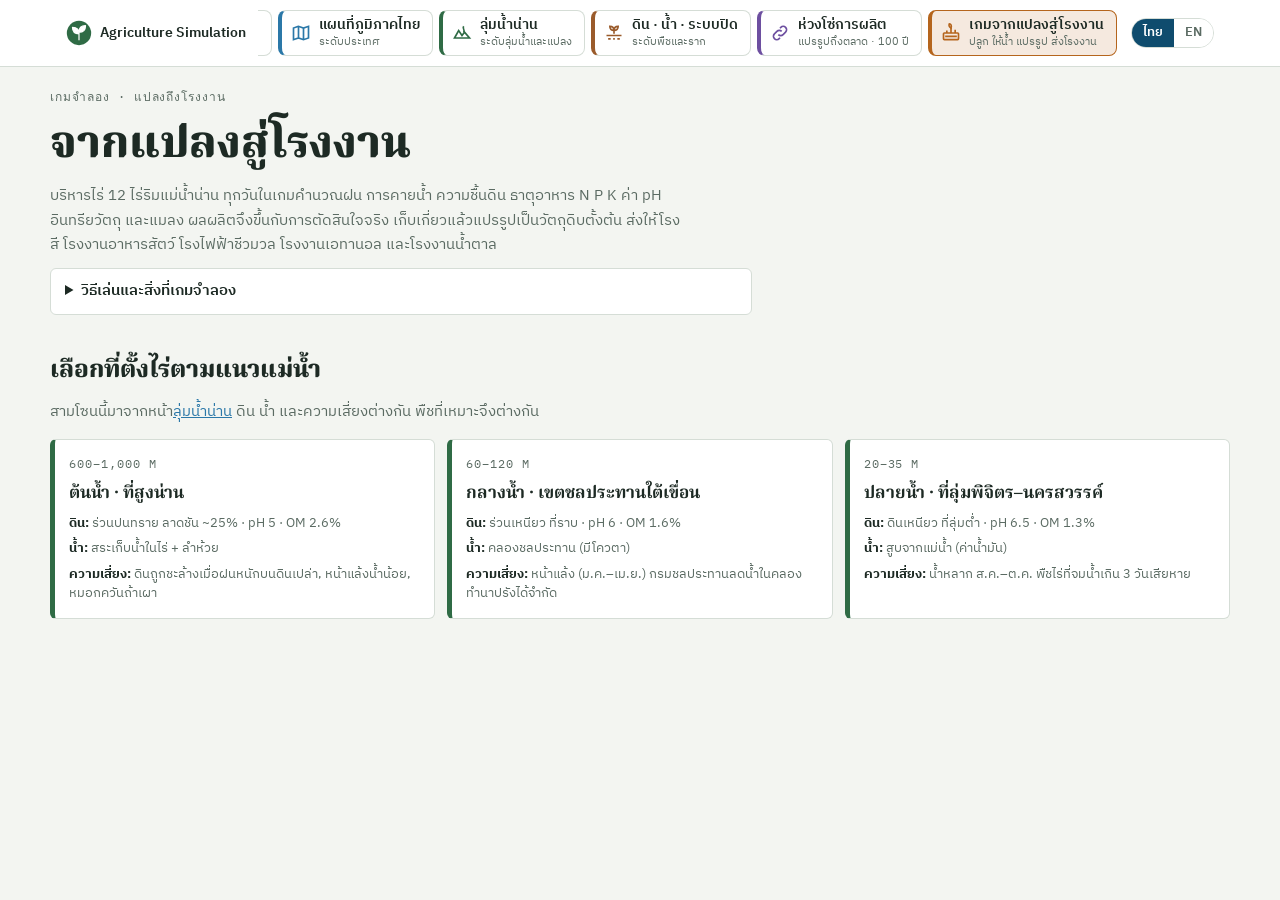
==== game.html @ 4e503d64 "Add Plot to Plant farm game page A farm-management game on the Nan basin: plant, irrigate, fertilize" ====
<!doctype html>
<html lang="th">
<head>
<meta charset="utf-8">
<meta name="viewport" content="width=device-width,initial-scale=1">
<title>เกมจากแปลงสู่โรงงาน · Agriculture Simulation</title>
<meta name="title-en" content="Plot to Plant game · Agriculture Simulation">
<link rel="preconnect" href="https://fonts.googleapis.com">
<link rel="stylesheet" href="https://fonts.googleapis.com/css2?family=IBM+Plex+Sans+Thai:wght@400;500;600&family=Noto+Serif+Thai:wght@600;800&family=IBM+Plex+Mono:wght@400;500&display=swap">
<link rel="stylesheet" href="assets/site.css">
<link rel="stylesheet" href="assets/nav.css">
<link rel="stylesheet" href="assets/game.css">
<script src="assets/i18n.js"></script>
<script src="assets/chain-data.js"></script>
<script src="assets/game-data.js"></script>
<script src="assets/game.js"></script>
</head>
<body>
<header class="sitebar"><div class="sitebar-in">
  <a class="brand" href="index.html"><svg viewBox="0 0 32 32" aria-hidden="true"><circle cx="16" cy="16" r="15" fill="#2f6b45"/><path d="M16 25V13M16 17c-5 0-8-3-8-8 5 0 8 3 8 8zm0-2c0-5 3-8 8-8 0 5-3 8-8 8z" fill="#fff" stroke="#fff" stroke-width="1.5" stroke-linejoin="round"/></svg><span>Agriculture Simulation</span></a>
  <nav class="mainnav" aria-label="เมนูหลัก" data-en-aria-label="Main menu">
    <a class="nv nv-home" href="index.html"><svg viewBox="0 0 24 24" fill="none" stroke="currentColor" stroke-width="2" aria-hidden="true"><path d="M3 11l9-7 9 7v9a1 1 0 0 1-1 1h-5v-6H9v6H4a1 1 0 0 1-1-1z"/></svg><span><b><span class="th">หน้าแรก</span><span class="en">Home</span></b><small><span class="th">ทุกหน้า</span><span class="en">All pages</span></small></span></a>
    <a class="nv nv-map" href="thailand.html"><svg viewBox="0 0 24 24" fill="none" stroke="currentColor" stroke-width="2" aria-hidden="true"><path d="M9 4L3 6v14l6-2 6 2 6-2V4l-6 2-6-2zM9 4v14M15 6v14"/></svg><span><b><span class="th">แผนที่ภูมิภาคไทย</span><span class="en">Thailand regions</span></b><small><span class="th">ระดับประเทศ</span><span class="en">National scale</span></small></span></a>
    <a class="nv nv-basin" href="nan-basin.html"><svg viewBox="0 0 24 24" fill="none" stroke="currentColor" stroke-width="2" aria-hidden="true"><path d="M3 18l5-9 4 6 3-4 6 7z"/><path d="M14 4c-2 3 2 4 0 7" /></svg><span><b><span class="th">ลุ่มน้ำน่าน</span><span class="en">Nan River basin</span></b><small><span class="th">ระดับลุ่มน้ำและแปลง</span><span class="en">Basin and plot scale</span></small></span></a>
    <a class="nv nv-soil" href="soil.html"><svg viewBox="0 0 24 24" fill="none" stroke="currentColor" stroke-width="2" aria-hidden="true"><path d="M12 13V5M12 9c-3 0-5-2-5-5 3 0 5 2 5 5zm0 0c0-3 2-5 5-5 0 3-2 5-5 5z"/><path d="M3 15h18M5 19h3M11 19h2M16 19h3"/></svg><span><b><span class="th">ดิน · น้ำ · ระบบปิด</span><span class="en">Soil · Water · Closed</span></b><small><span class="th">ระดับพืชและราก</span><span class="en">Plant and root scale</span></small></span></a>
    <a class="nv nv-chain" href="value-chain.html"><svg viewBox="0 0 24 24" fill="none" stroke="currentColor" stroke-width="2" aria-hidden="true"><path d="M10 14a4 4 0 0 0 5.7 0l3-3a4 4 0 0 0-5.7-5.7l-1 1"/><path d="M14 10a4 4 0 0 0-5.7 0l-3 3a4 4 0 0 0 5.7 5.7l1-1"/></svg><span><b><span class="th">ห่วงโซ่การผลิต</span><span class="en">Value chain</span></b><small><span class="th">แปรรูปถึงตลาด · 100 ปี</span><span class="en">Processing to market · 100 years</span></small></span></a>
    <a class="nv nv-game" href="game.html" aria-current="page"><svg viewBox="0 0 24 24" fill="none" stroke="currentColor" stroke-width="2" aria-hidden="true"><rect x="3" y="12" width="18" height="8" rx="1"/><path d="M7 12V9M12 12V6M17 12V8M5 16h14"/><path d="M12 6c-2-1-3-3-2-5 2 0 3 2 2 5z"/></svg><span><b><span class="th">เกมจากแปลงสู่โรงงาน</span><span class="en">Plot to Plant game</span></b><small><span class="th">ปลูก ให้น้ำ แปรรูป ส่งโรงงาน</span><span class="en">Grow, water, process, supply</span></small></span></a>
  </nav>
  <div class="langsw" role="group" aria-label="ภาษา" data-en-aria-label="Language"><button type="button" data-lang-btn="th" aria-pressed="true">ไทย</button><button type="button" data-lang-btn="en" aria-pressed="false">EN</button></div>
</div></header>
<div class="wrap">
<header>
  <span class="eyebrow"><span class="th">เกมจำลอง · แปลงถึงโรงงาน</span><span class="en">Simulation game · plot to factory</span></span>
  <h1><span class="th">จากแปลงสู่โรงงาน</span><span class="en">Plot to Plant</span></h1>
  <p class="lede"><span class="th">บริหารไร่ 12 ไร่ริมแม่น้ำน่าน ทุกวันในเกมคำนวณฝน การคายน้ำ ความชื้นดิน ธาตุอาหาร N P K ค่า pH อินทรียวัตถุ และแมลง ผลผลิตจึงขึ้นกับการตัดสินใจจริง เก็บเกี่ยวแล้วแปรรูปเป็นวัตถุดิบตั้งต้น ส่งให้โรงสี โรงงานอาหารสัตว์ โรงไฟฟ้าชีวมวล โรงงานเอทานอล และโรงงานน้ำตาล</span><span class="en">Run a 12-rai farm on the Nan River. Each game day works out rain, evaporation, soil moisture, N P K, pH, organic matter and pests, so the harvest depends on real decisions. Then process the crop into feedstock and supply rice mills, feed mills, biomass power plants, ethanol plants and sugar mills.</span></p>
  <details class="howto"><summary><span class="th">วิธีเล่นและสิ่งที่เกมจำลอง</span><span class="en">How to play and what the game models</span></summary>
    <ol class="th">
      <li>คลิกแปลง แล้ว <b>เตรียมดิน</b> และ <b>ปลูก</b> พืชที่เหมาะกับโซน (ดูค่า "เหมาะ")</li>
      <li>กด <b>+1 วัน</b>, <b>+7 วัน</b> หรือ <b>เดินเวลา</b> ดูพยากรณ์ฝน 7 วันก่อนตัดสินใจให้น้ำ</li>
      <li>ใส่ปุ๋ยตามที่ดินขาด ผลผลิตถูกจำกัดด้วยปัจจัยที่ต่ำที่สุด ใส่ยูเรียมากไปทำให้เพลี้ยระบาดและไนโตรเจนหลุดลงน้ำ</li>
      <li>เก็บเกี่ยวเมื่อสุก แล้วเลือกจัดการเศษพืช: ไถกลบ อัดก้อนขาย หรือเผา</li>
      <li>หัวมัน ผลกาแฟ และอ้อยเสียเร็ว ต้องแปรรูปหรือส่งขายภายในไม่กี่วัน</li>
      <li>ส่งของตาม <b>คำสั่งซื้อ</b> ของอุตสาหกรรมเพื่อได้ราคาดีกว่าพ่อค้าคนกลาง</li>
    </ol>
    <ol class="en">
      <li>Click a plot, <b>prepare the soil</b>, and <b>plant</b> a crop that fits your zone (see “fit”).</li>
      <li>Press <b>+1 day</b>, <b>+7 days</b> or <b>Run</b>. Check the 7-day rain forecast before irrigating.</li>
      <li>Fertilize what the soil lacks. Yield is capped by the scarcest factor. Too much urea brings planthoppers and washes nitrogen into streams.</li>
      <li>Harvest when ripe, then deal with the residue: plough it in, bale it to sell, or burn it.</li>
      <li>Cassava roots, coffee cherries and cane spoil fast, so process or sell them within days.</li>
      <li>Fill industry <b>orders</b> for better prices than the middleman.</li>
    </ol>
    <p class="note"><span class="tag inf"><span class="th">อนุมาน</span><span class="en">inferred</span></span> <span class="th">ตัวเลขในเกม (ฝนรายเดือนลุ่มน้ำน่าน ผลผลิตสูงสุด การดูดธาตุอาหารต่อตัน ราคา และต้นทุน) เป็นค่าประมาณจากตำราและราคาตลาดไทยช่วงปี 2567–2568 ปัดเศษให้เกมทำงานสมจริง ใช้เปรียบเทียบทางเลือกได้ แต่ไม่ใช่ตัวเลขสำหรับวางแผนลงทุน ไม่ได้จำลองอุณหภูมิ วัชพืช และโรคพืช</span><span class="en">Game numbers (Nan basin monthly rain, top yields, nutrient uptake per tonne, prices and costs) are rounded textbook values and Thai market levels from 2024–2025, tuned so the game behaves realistically. Use them to compare choices, not to plan an investment. Temperature, weeds and plant diseases are not modelled.</span></p>
  </details>
</header>

<section id="setup" hidden>
  <h2><span class="th">เลือกที่ตั้งไร่ตามแนวแม่น้ำ</span><span class="en">Choose where on the river to farm</span></h2>
  <p class="lede"><span class="th">สามโซนนี้มาจากหน้า<a href="nan-basin.html">ลุ่มน้ำน่าน</a> ดิน น้ำ และความเสี่ยงต่างกัน พืชที่เหมาะจึงต่างกัน</span><span class="en">These three zones come from the <a href="nan-basin.html">Nan basin</a> page. Their soil, water and risks differ, so different crops fit.</span></p>
  <div class="zgrid" id="zonePick"></div>
</section>

<section id="game" hidden>
  <div class="hud">
    <div class="hcell"><span class="eyebrow"><span class="th">วันที่</span><span class="en">Date</span></span><b id="hDate"></b><small id="hDay"></small></div>
    <div class="hcell"><span class="eyebrow"><span class="th">เงินสด</span><span class="en">Cash</span></span><b id="hCash"></b><small id="hLoan"></small></div>
    <div class="hcell"><span class="eyebrow"><span class="th">น้ำที่ใช้ได้วันนี้</span><span class="en">Water available today</span></span><b id="hWater"></b><small id="hWaterSrc"></small></div>
    <div class="hcell"><span class="eyebrow"><span class="th">ชื่อเสียง</span><span class="en">Reputation</span></span><b id="hRep"></b><small><span class="th">กับผู้รับซื้อ</span><span class="en">with buyers</span></small></div>
    <div class="hctl">
      <button type="button" id="b1"><span class="th">+1 วัน</span><span class="en">+1 day</span></button>
      <button type="button" id="b7"><span class="th">+7 วัน</span><span class="en">+7 days</span></button>
      <button type="button" id="bAuto" aria-pressed="false" class="go"></button>
    </div>
  </div>
  <div class="fcrow"><span class="eyebrow"><span class="th">ฝนวันนี้และพยากรณ์ 7 วัน</span><span class="en">Rain today and 7-day forecast</span></span><ol class="fc" id="hFc"></ol>
    <span id="hFlood" class="tag bad" hidden><span class="th">🌊 น้ำหลาก</span><span class="en">🌊 Flood</span></span></div>

  <div class="playgrid">
    <div class="card fieldcard">
      <svg id="farm" viewBox="0 0 760 330" role="group" aria-label="แผนผังไร่ คลิกแปลงเพื่อเลือก" data-en-aria-label="Farm map; click a plot to select it"></svg>
      <p class="note"><span class="th">สีดินเข้มขึ้นเมื่อชื้นและมีอินทรียวัตถุมาก · สัญลักษณ์: ✓ พร้อมเก็บ, 💧 ขาดน้ำ, 🐛 แมลงระบาด, N ไนโตรเจนต่ำ, ≋ น้ำขัง</span><span class="en">Soil gets darker when wet and rich in organic matter · Badges: ✓ ready, 💧 dry, 🐛 pests, N low nitrogen, ≋ waterlogged</span></p>
      <div class="goalbox"><span class="eyebrow"><span class="th">เป้าหมาย</span><span class="en">Goals</span></span><ul id="goals"></ul></div>
    </div>
    <div class="card" id="panel" aria-live="polite"></div>
  </div>

  <div class="card"><span class="eyebrow"><span class="th">โครงสร้างของพืช และความสัมพันธ์กับคนและสิ่งแวดล้อม</span><span class="en">Plant structure, people and environment</span></span><div id="plantcard"></div></div>

  <div class="gtabs" role="tablist">
    <button type="button" role="tab" data-tab="store" aria-selected="true"><span class="th">คลังและแปรรูป</span><span class="en">Store and processing</span></button>
    <button type="button" role="tab" data-tab="orders" aria-selected="false"><span class="th">คำสั่งซื้ออุตสาหกรรม</span><span class="en">Industry orders</span> <span class="badge" id="ordCount"></span></button>
    <button type="button" role="tab" data-tab="invest" aria-selected="false"><span class="th">ลงทุนและการเงิน</span><span class="en">Invest and finance</span></button>
    <button type="button" role="tab" data-tab="env" aria-selected="false"><span class="th">ผลต่อคนและสิ่งแวดล้อม</span><span class="en">People and environment</span></button>
    <button type="button" role="tab" data-tab="log" aria-selected="false"><span class="th">บันทึก</span><span class="en">Log</span></button>
  </div>
  <div class="card tabbody" id="tab-store"></div>
  <div class="card tabbody" id="tab-orders" hidden></div>
  <div class="card tabbody" id="tab-invest" hidden></div>
  <div class="card tabbody" id="tab-env" hidden></div>
  <div class="card tabbody" id="tab-log" hidden></div>
  <p class="note"><button type="button" id="bNew" class="linkbtn"><span class="th">เริ่มเกมใหม่</span><span class="en">New game</span></button> · <span class="th">เกมบันทึกไว้ในเบราว์เซอร์นี้อัตโนมัติ</span><span class="en">The game saves itself in this browser.</span></p>
</section>
</div>
<div id="toast" class="toast" role="status" aria-live="polite"></div>
</body>
</html>
---- assets/site.css ----
/* Shared tokens and base styles for the new pages (index, thailand). Original pages keep their own styles. */
:root{
  --bg:#f3f5f1; --paper:#ffffff; --ink:#1d2a24; --muted:#5b6b63; --line:#d5ddd6;
  --river:#2b78a8; --forest:#2f6b45; --soil:#a8642f; --crop:#c9a227; --flood:#5aa6d6;
  --sel:#0f4c6e; --sea:#d9e8f0; --r0:#eef2ee; --r3:#d4613a;
  --f-display:"Noto Serif Thai","Noto Serif",Georgia,serif;
  --f-body:"IBM Plex Sans Thai","Noto Sans Thai",system-ui,sans-serif;
  --f-mono:"IBM Plex Mono",ui-monospace,Menlo,monospace;
  color-scheme:light;
}
@media (prefers-color-scheme: dark){:root:not([data-theme="light"]){
  --bg:#111814; --paper:#18221d; --ink:#e3ece6; --muted:#9db0a5; --line:#2c3a33;
  --river:#5fb0e0; --forest:#5fae7a; --soil:#d48b55; --crop:#e0bd4a; --flood:#6fb8e6; --sel:#8fd0f5;
  --sea:#13283a; --r0:#1f2a24; --r3:#e0714a; color-scheme:dark}}
:root[data-theme="dark"]{
  --bg:#111814; --paper:#18221d; --ink:#e3ece6; --muted:#9db0a5; --line:#2c3a33;
  --river:#5fb0e0; --forest:#5fae7a; --soil:#d48b55; --crop:#e0bd4a; --flood:#6fb8e6; --sel:#8fd0f5;
  --sea:#13283a; --r0:#1f2a24; --r3:#e0714a; color-scheme:dark}
*{box-sizing:border-box}
body{margin:0;background:var(--bg);color:var(--ink);font-family:var(--f-body);font-size:15px;line-height:1.65;padding:0 16px 48px;--nv-pad:16px}
.wrap{max-width:1180px;margin:0 auto;display:flex;flex-direction:column;gap:40px;padding-top:20px}
h1,h2,h3{font-family:var(--f-display);text-wrap:balance;margin:0;line-height:1.3}
h1{font-size:clamp(28px,4.4vw,44px);font-weight:800}
h2{font-size:24px;font-weight:800}
h3{font-size:17px;font-weight:600}
p{margin:0}
a{color:var(--river)}
.eyebrow{font-family:var(--f-mono);font-size:12px;letter-spacing:.08em;text-transform:uppercase;color:var(--muted)}
.lede{max-width:70ch;color:var(--muted)}
header{display:flex;flex-direction:column;gap:10px}
section{display:flex;flex-direction:column;gap:14px}
.note{font-size:12.5px;color:var(--muted)}
.tag{display:inline-block;font-family:var(--f-mono);font-size:11px;padding:1px 7px;border-radius:999px;border:1px solid var(--line);color:var(--muted);vertical-align:2px;white-space:nowrap}
.inf{border-style:dashed}
.card{background:var(--paper);border:1px solid var(--line);border-radius:6px;padding:16px;display:flex;flex-direction:column;gap:10px;min-width:0}
.card ul{margin:0;padding-left:18px}
.scroll{overflow-x:auto;border:1px solid var(--line);border-radius:6px;background:var(--paper)}
label.ctl{display:flex;flex-direction:column;gap:4px;font-size:13px}
button:focus-visible,input:focus-visible,select:focus-visible,a:focus-visible,[tabindex]:focus-visible{outline:2px solid var(--sel);outline-offset:2px}
.src{font-size:12.5px;color:var(--muted)}
.src ul{margin:6px 0 0;padding-left:18px}
---- assets/nav.css ----
/* Shared site bar (all pages): brand, four clearly separated section tabs, TH/EN switch. Own tokens so it looks the same on every page. */
:root{
  --nv-bg:#ffffff; --nv-ink:#1d2a24; --nv-muted:#5b6b63; --nv-line:#d5ddd6; --nv-hover:#f1f4ef;
  --nv-home:#5b6b63; --nv-map:#2b78a8; --nv-basin:#2f6b45; --nv-soil:#9a5b2b; --nv-sel:#0f4c6e;
}
@media (prefers-color-scheme: dark){:root:not([data-theme="light"]){
  --nv-bg:#18221d; --nv-ink:#e3ece6; --nv-muted:#9db0a5; --nv-line:#2c3a33; --nv-hover:#202c26;
  --nv-home:#9db0a5; --nv-map:#5fb0e0; --nv-basin:#5fae7a; --nv-soil:#d48b55; --nv-sel:#8fd0f5}}
:root[data-theme="dark"]{
  --nv-bg:#18221d; --nv-ink:#e3ece6; --nv-muted:#9db0a5; --nv-line:#2c3a33; --nv-hover:#202c26;
  --nv-home:#9db0a5; --nv-map:#5fb0e0; --nv-basin:#5fae7a; --nv-soil:#d48b55; --nv-sel:#8fd0f5}

html{scroll-padding-top:84px}
/* language visibility: Thai is the default when JS is off */
:root[data-lang="en"] .th{display:none!important}
:root:not([data-lang="en"]) .en{display:none!important}

.sitebar{display:block;position:sticky;top:0;z-index:50;background:var(--nv-bg);border-bottom:1px solid var(--nv-line);font-family:"IBM Plex Sans Thai","Noto Sans Thai",system-ui,sans-serif;line-height:1.3;margin:0 calc(-1 * var(--nv-pad,0px))}
.sitebar-in{min-width:0;max-width:1180px;margin:0 auto;display:flex;align-items:center;gap:12px;padding:8px 16px}
.brand{display:flex;align-items:center;gap:8px;text-decoration:none;color:var(--nv-ink);font-weight:600;font-size:14px;white-space:nowrap;flex:none}
.brand svg{width:26px;height:26px;flex:none}
.mainnav{display:flex;gap:6px;flex:1;min-width:0;overflow-x:auto;scrollbar-width:none;padding:2px}
.mainnav::-webkit-scrollbar{display:none}
.nv{--c:var(--nv-home);display:flex;align-items:center;gap:8px;padding:6px 12px 6px 9px;border:1px solid var(--nv-line);border-left:4px solid var(--c);border-radius:8px;text-decoration:none;color:var(--nv-ink);background:var(--nv-bg);white-space:nowrap;flex:none;transition:background .15s,border-color .15s}
.nv:hover{background:var(--nv-hover)}
.nv svg{width:20px;height:20px;flex:none;color:var(--c)}
.nv b{display:block;font-size:13.5px;font-weight:600}
.nv small{display:block;font-size:11px;color:var(--nv-muted)}
.nv[aria-current="page"]{background:color-mix(in srgb,var(--c) 14%,var(--nv-bg));border-color:var(--c)}
.nv-map{--c:var(--nv-map)} .nv-basin{--c:var(--nv-basin)} .nv-soil{--c:var(--nv-soil)}
.langsw{display:flex;flex:none;border:1px solid var(--nv-line);border-radius:999px;overflow:hidden}
.langsw button{font:inherit;font-size:12.5px;font-weight:600;padding:6px 11px;border:0;background:var(--nv-bg);color:var(--nv-muted);cursor:pointer}
.langsw button[aria-pressed="true"]{background:var(--nv-sel);color:var(--nv-bg)}
.langsw button:focus-visible,.nv:focus-visible,.brand:focus-visible{outline:2px solid var(--nv-sel);outline-offset:2px}
@media (max-width:760px){
  .sitebar-in{flex-wrap:wrap;gap:8px}
  .brand span{display:none}
  .mainnav{order:3;flex-basis:100%}
  .nv small{display:none}
  .langsw{margin-left:auto}
}
.nv-chain{--c:var(--nv-chain,#6d4fa0)}
@media (prefers-color-scheme: dark){:root:not([data-theme="light"]){--nv-chain:#b59ae0}}
:root[data-theme="dark"]{--nv-chain:#b59ae0}
.nv-game{--c:var(--nv-game,#b5651d)}
@media (prefers-color-scheme: dark){:root:not([data-theme="light"]){--nv-game:#e3a066}}
:root[data-theme="dark"]{--nv-game:#e3a066}
---- assets/game.css ----
/* game.html: a field map with a side panel for the selected plot, a status bar above, and tabbed ledgers below. Uses site.css tokens. */
:root{
  --g-grass:#dfe8d2; --g-contour:#c5d3b6; --g-water:#4a90b8; --g-pondbed:#c9d6cf; --g-barn:#b9643a; --g-roof:#6d3f26; --g-shed:#7d8a83;
  --g-bund:#8f7653; --g-line:#9aa79f; --g-soil:#a97b55; --ok:#2f6b45; --bad:#b2452a; --warn:#a1561b;
}
@media (prefers-color-scheme: dark){:root:not([data-theme="light"]){
  --g-grass:#22301f; --g-contour:#2f4029; --g-water:#3d7ea6; --g-pondbed:#2b3833; --g-barn:#9a5531; --g-roof:#5a3420; --g-shed:#56625b;
  --g-bund:#6b5a40; --g-line:#4e5c54; --g-soil:#6e4f36; --ok:#7cc493; --bad:#f08a6c; --warn:#e3a066}}
:root[data-theme="dark"]{
  --g-grass:#22301f; --g-contour:#2f4029; --g-water:#3d7ea6; --g-pondbed:#2b3833; --g-barn:#9a5531; --g-roof:#5a3420; --g-shed:#56625b;
  --g-bund:#6b5a40; --g-line:#4e5c54; --g-soil:#6e4f36; --ok:#7cc493; --bad:#f08a6c; --warn:#e3a066}

#game,#setup{display:flex;flex-direction:column;gap:14px}
#game[hidden],#setup[hidden]{display:none}
.howto{background:var(--paper);border:1px solid var(--line);border-radius:6px;padding:10px 14px;max-width:78ch}
.howto summary{cursor:pointer;font-weight:600}
.howto ol{margin:8px 0;padding-left:20px;font-size:14px}
.tag.bad{color:var(--bad);border-color:var(--bad)} .tag.ok{color:var(--ok);border-color:var(--ok)}
.num{font-family:var(--f-mono);font-variant-numeric:tabular-nums}
.bad{color:var(--bad)} .okc{color:var(--ok)}

button{font:inherit;cursor:pointer}
.zgrid{display:grid;grid-template-columns:repeat(auto-fit,minmax(250px,1fr));gap:12px}
.zcard{display:flex;flex-direction:column;gap:6px;text-align:left;background:var(--paper);color:var(--ink);border:1px solid var(--line);border-left:5px solid var(--forest);border-radius:6px;padding:14px}
.zcard:hover{border-color:var(--sel)}
.zcard b{font-size:17px;font-family:var(--f-display)}
.zcard small{color:var(--muted);font-size:13px;line-height:1.5}
.zcard small b{font-family:var(--f-body);font-size:13px;color:var(--ink)}

.hud{display:grid;grid-template-columns:repeat(4,minmax(0,1fr)) auto;gap:8px;align-items:stretch;position:sticky;top:62px;z-index:20;background:var(--bg);padding:6px 0}
.hcell{background:var(--paper);border:1px solid var(--line);border-radius:6px;padding:6px 10px;display:flex;flex-direction:column;min-width:0}
.hcell b{font-family:var(--f-mono);font-size:16px;font-weight:500;white-space:nowrap;overflow:hidden;text-overflow:ellipsis}
.hcell b.neg{color:var(--bad)}
.hcell small{font-size:11.5px;color:var(--muted);white-space:nowrap;overflow:hidden;text-overflow:ellipsis}
.hctl{display:flex;gap:6px;align-items:stretch}
.hctl button,.acts button,.tabbody button,.btnrow button{border:1px solid var(--line);background:var(--paper);color:var(--ink);border-radius:6px;padding:6px 12px;font-size:13.5px}
.hctl button:hover,.acts button:hover:not(:disabled),.tabbody button:hover:not(:disabled){border-color:var(--sel)}
button.go{background:var(--forest);color:#fff;border-color:var(--forest)}
:root[data-theme="dark"] button.go{color:#10170f}
@media (prefers-color-scheme: dark){:root:not([data-theme="light"]) button.go{color:#10170f}}
button:disabled{opacity:.45;cursor:not-allowed}
.fcrow{display:flex;align-items:center;gap:10px;flex-wrap:wrap}
.fc{display:flex;gap:4px;list-style:none;margin:0;padding:0;overflow-x:auto;max-width:100%}
.fc li{display:flex;flex-direction:column;align-items:center;min-width:56px;padding:3px 6px;border:1px solid var(--line);border-radius:6px;background:var(--paper);font-size:12px;line-height:1.3}
.fc li.today{border-color:var(--river)}
.fc small{color:var(--muted);font-size:10.5px}
.fc b{font-family:var(--f-mono);font-weight:500;font-size:11px}

.playgrid{display:grid;grid-template-columns:minmax(0,1.6fr) minmax(300px,1fr);gap:14px;align-items:start}
.fieldcard{padding:10px}
#farm{width:100%;height:auto;display:block;border-radius:4px}
#farm .glab{font:11px var(--f-body);fill:var(--ink)}
#farm .gtag{font:600 11px var(--f-body);fill:#fff}
#farm .plot{cursor:pointer}
#farm .plot:focus{outline:none}
#farm .plot:focus-visible rect:first-child{stroke:var(--sel);stroke-width:3}
.goalbox ul{list-style:none;margin:4px 0 0;padding:0;font-size:13px;display:grid;grid-template-columns:repeat(auto-fit,minmax(240px,1fr));gap:2px 14px}
.goalbox li{color:var(--muted)} .goalbox li.done{color:var(--ok)}

#panel{gap:10px}
.phead{display:flex;justify-content:space-between;align-items:baseline;gap:8px;flex-wrap:wrap}
.phead small{font-family:var(--f-body);font-weight:400;color:var(--muted);font-size:13px}
.soilbox,.cropbox{display:flex;flex-direction:column;gap:4px}
.gbar{display:grid;grid-template-columns:8.5em 1fr auto;gap:8px;align-items:center;font-size:12.5px}
.gbar span{color:var(--muted)}
.gbar i{height:8px;background:var(--r0);border-radius:4px;overflow:hidden;display:block}
.gbar i b{display:block;height:100%;background:var(--soil)}
.gbar.blue i b{background:var(--river)} .gbar.leaf i b{background:var(--forest)} .gbar.warn i b{background:var(--bad)}
.gbar em{font-style:normal;font-family:var(--f-mono);font-size:11.5px;white-space:nowrap}
.proj{display:flex;flex-wrap:wrap;align-items:baseline;gap:4px 10px;padding:8px 10px;background:var(--r0);border-radius:6px}
.proj span{font-size:12.5px;color:var(--muted);flex-basis:100%}
.proj b{font-family:var(--f-mono);font-size:20px;font-weight:500}
.proj small{font-size:12px;color:var(--muted)}
.facs{display:grid;grid-template-columns:repeat(6,1fr);gap:4px}
.facs span{display:flex;flex-direction:column;align-items:center;font-size:11.5px;color:var(--muted);border:1px solid var(--line);border-radius:4px;padding:3px 0 2px;position:relative;overflow:hidden}
.facs span i{position:absolute;inset:auto 0 0 0;height:calc(var(--v) * 100%);background:color-mix(in srgb,var(--forest) 16%,transparent);z-index:0}
.facs span b{font-family:var(--f-mono);font-weight:500;color:var(--ink);font-size:11.5px;position:relative}
.facs span.lim{border-color:var(--bad);color:var(--bad)}
.facs span.lim i{background:color-mix(in srgb,var(--bad) 18%,transparent)}
.acts{display:flex;flex-direction:column;gap:8px}
.agroup{display:flex;flex-wrap:wrap;gap:5px}
.agroup .eyebrow{flex-basis:100%}
.acts button,.tabbody button,.btnrow button{display:inline-flex;flex-direction:column;align-items:flex-start;text-align:left;line-height:1.3}
.acts button small,.tabbody button small,.btnrow button small{font-size:11px;color:var(--muted);font-family:var(--f-mono)}
.acts button.go small{color:inherit;opacity:.85}
.acts button.ok{border-color:var(--ok)}
.acts button.bad{border-color:color-mix(in srgb,var(--bad) 55%,var(--line))}
.acts button.dim{opacity:.65}

.plantgrid{display:grid;grid-template-columns:200px 1fr;gap:16px;align-items:start}
.plantsvg{width:100%;height:auto;background:var(--r0);border-radius:6px}
.plantgrid dl{margin:0;display:grid;grid-template-columns:9em 1fr;gap:4px 12px;font-size:13.5px}
.plantgrid dt{color:var(--muted)} .plantgrid dd{margin:0}

.gtabs{display:flex;gap:4px;overflow-x:auto;scrollbar-width:none;border-bottom:1px solid var(--line);margin-top:6px}
.gtabs button{border:1px solid transparent;border-bottom:0;background:none;color:var(--muted);padding:8px 12px;border-radius:6px 6px 0 0;white-space:nowrap;font-size:14px}
.gtabs button[aria-selected="true"]{background:var(--paper);color:var(--ink);border-color:var(--line);font-weight:600;margin-bottom:-1px}
.badge{display:inline-block;min-width:1.4em;font-size:11px;background:var(--ok);color:#fff;border-radius:999px;text-align:center}
.badge:empty{display:none}
.tabbody{border-top-left-radius:0}
.tabbody[hidden]{display:none}
.tabbody h3{margin-top:8px}
table.gt{border-collapse:collapse;width:100%;font-size:13.5px}
table.gt th,table.gt td{padding:6px 10px;border-bottom:1px solid var(--line);text-align:left;vertical-align:middle}
table.gt tbody th{font-weight:500}
table.gt td.btns{display:flex;gap:4px;flex-wrap:wrap}
.pgrid,.ogrid{display:grid;grid-template-columns:repeat(auto-fill,minmax(230px,1fr));gap:10px}
.pcard,.ocard,.ecard{border:1px solid var(--line);border-radius:6px;padding:10px;display:flex;flex-direction:column;gap:4px;background:var(--bg)}
.pcard small,.ocard small,.ecard small{font-size:12px;color:var(--muted);line-height:1.45}
.pcard details{font-size:12px} .pcard details ul{padding-left:16px;margin:4px 0}
.pcard button,.ocard button{align-self:flex-start;margin-top:auto}
.ocard.can{border-color:var(--ok)}
.ocard .feeds{font-style:italic}
.egrid{display:grid;grid-template-columns:repeat(auto-fill,minmax(200px,1fr));gap:10px}
.ecard b{font-family:var(--f-mono);font-size:18px;font-weight:500}
.ecard span{font-size:12.5px;color:var(--muted)}
.ecard.bad{border-color:var(--bad)} .ecard.bad b{color:var(--bad)}
.ecard.ok b{color:var(--ok)}
.fin{display:grid;grid-template-columns:repeat(auto-fit,minmax(160px,1fr));gap:8px}
.fin div{display:flex;flex-direction:column;border:1px solid var(--line);border-radius:6px;padding:8px 10px}
.fin span{font-size:12.5px;color:var(--muted)} .fin b{font-family:var(--f-mono);font-weight:500}
.btnrow{display:flex;gap:8px;flex-wrap:wrap}
.glog{list-style:none;margin:0;padding:0;font-size:13px;max-height:360px;overflow:auto}
.glog li{padding:4px 0;border-bottom:1px solid var(--line);display:grid;grid-template-columns:5.5em 1fr;gap:8px}
.glog time{font-family:var(--f-mono);font-size:11.5px;color:var(--muted)}
.glog li.ok{color:var(--ok)} .glog li.bad{color:var(--bad)} .glog li.warn{color:var(--warn)}
.linkbtn{background:none;border:0;padding:0;color:var(--river);text-decoration:underline}
.toast{position:fixed;left:50%;bottom:20px;transform:translate(-50%,40px);opacity:0;pointer-events:none;background:var(--ink);color:var(--bg);padding:10px 16px;border-radius:8px;font-size:14px;max-width:min(92vw,560px);transition:.25s;z-index:60}
.toast.show{opacity:1;transform:translate(-50%,0)}
.toast.bad{background:var(--bad);color:#fff}

@media (max-width:900px){
  .playgrid{grid-template-columns:1fr}
  .hud{grid-template-columns:repeat(2,minmax(0,1fr));top:96px}
  .hctl{grid-column:1/-1}
  .hctl button{flex:1}
}
@media (max-width:560px){
  .plantgrid{grid-template-columns:1fr}
  .plantgrid svg{max-width:220px}
  .plantgrid dl{grid-template-columns:1fr}
  .plantgrid dt{font-weight:600;color:var(--ink);margin-top:4px}
  .gbar{grid-template-columns:7em 1fr auto}
  .facs{grid-template-columns:repeat(3,1fr)}
}
.tag[hidden]{display:none}
@media (max-width:560px){ .hud{position:static} }
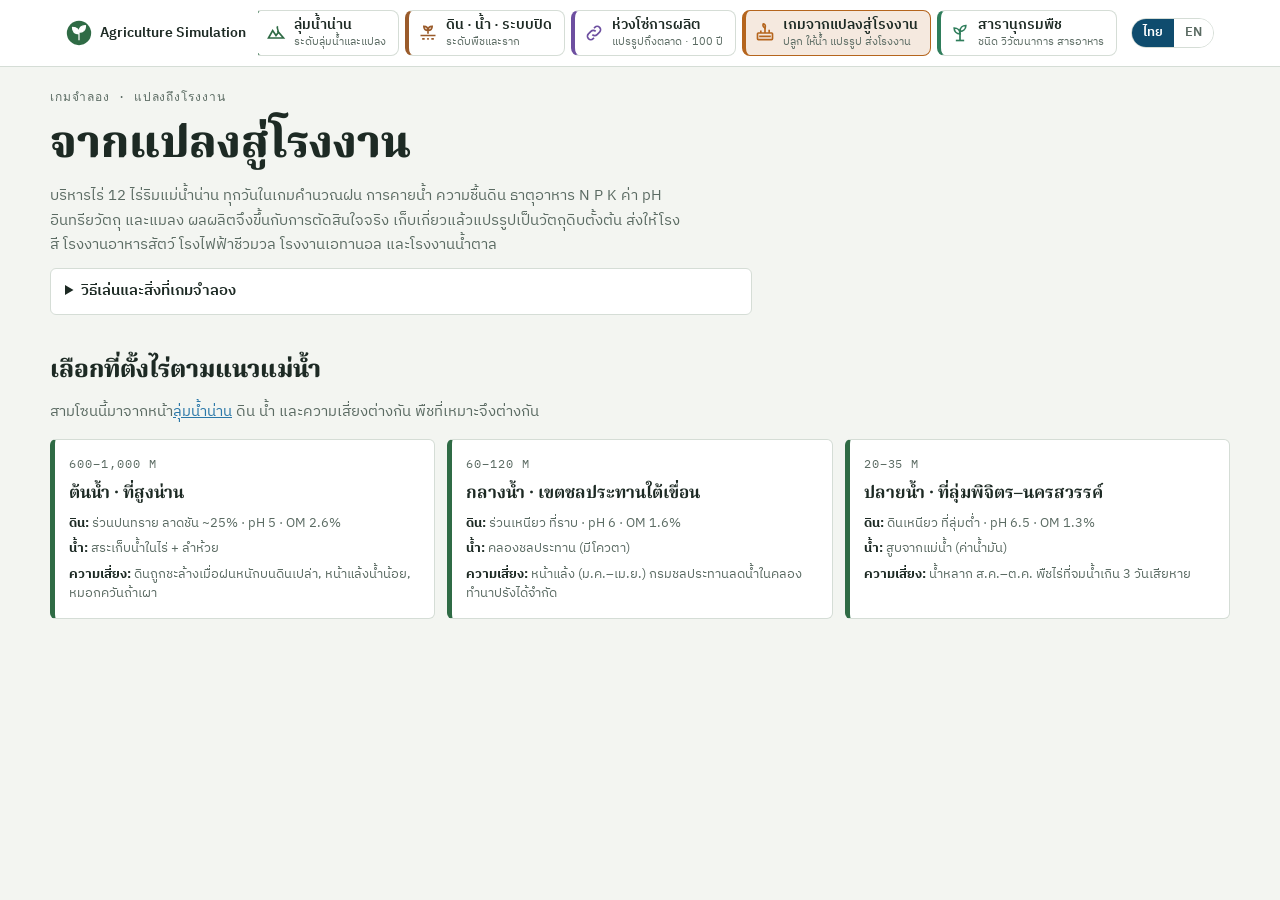
==== commit 2671e740: "Add a plant atlas page New plants.html covers plant species counts, classification systems, culinary" ====
--- a/game.html
+++ b/game.html
@@ -14,6 +14,7 @@
 <script src="assets/chain-data.js"></script>
 <script src="assets/game-data.js"></script>
 <script src="assets/game.js"></script>
+<script src="assets/game3d.js"></script>
 </head>
 <body>
 <header class="sitebar"><div class="sitebar-in">
@@ -25,6 +26,7 @@
     <a class="nv nv-soil" href="soil.html"><svg viewBox="0 0 24 24" fill="none" stroke="currentColor" stroke-width="2" aria-hidden="true"><path d="M12 13V5M12 9c-3 0-5-2-5-5 3 0 5 2 5 5zm0 0c0-3 2-5 5-5 0 3-2 5-5 5z"/><path d="M3 15h18M5 19h3M11 19h2M16 19h3"/></svg><span><b><span class="th">ดิน · น้ำ · ระบบปิด</span><span class="en">Soil · Water · Closed</span></b><small><span class="th">ระดับพืชและราก</span><span class="en">Plant and root scale</span></small></span></a>
     <a class="nv nv-chain" href="value-chain.html"><svg viewBox="0 0 24 24" fill="none" stroke="currentColor" stroke-width="2" aria-hidden="true"><path d="M10 14a4 4 0 0 0 5.7 0l3-3a4 4 0 0 0-5.7-5.7l-1 1"/><path d="M14 10a4 4 0 0 0-5.7 0l-3 3a4 4 0 0 0 5.7 5.7l1-1"/></svg><span><b><span class="th">ห่วงโซ่การผลิต</span><span class="en">Value chain</span></b><small><span class="th">แปรรูปถึงตลาด · 100 ปี</span><span class="en">Processing to market · 100 years</span></small></span></a>
     <a class="nv nv-game" href="game.html" aria-current="page"><svg viewBox="0 0 24 24" fill="none" stroke="currentColor" stroke-width="2" aria-hidden="true"><rect x="3" y="12" width="18" height="8" rx="1"/><path d="M7 12V9M12 12V6M17 12V8M5 16h14"/><path d="M12 6c-2-1-3-3-2-5 2 0 3 2 2 5z"/></svg><span><b><span class="th">เกมจากแปลงสู่โรงงาน</span><span class="en">Plot to Plant game</span></b><small><span class="th">ปลูก ให้น้ำ แปรรูป ส่งโรงงาน</span><span class="en">Grow, water, process, supply</span></small></span></a>
+    <a class="nv nv-plants" href="plants.html"><svg viewBox="0 0 24 24" fill="none" stroke="currentColor" stroke-width="2" aria-hidden="true"><path d="M12 21V9"/><path d="M12 13c-4 0-7-3-7-7 4 0 7 3 7 7zM12 10c0-4 3-7 7-7 0 4-3 7-7 7z"/><path d="M7 21h10"/></svg><span><b><span class="th">สารานุกรมพืช</span><span class="en">Plant atlas</span></b><small><span class="th">ชนิด วิวัฒนาการ สารอาหาร</span><span class="en">Species, evolution, nutrition</span></small></span></a>
   </nav>
   <div class="langsw" role="group" aria-label="ภาษา" data-en-aria-label="Language"><button type="button" data-lang-btn="th" aria-pressed="true">ไทย</button><button type="button" data-lang-btn="en" aria-pressed="false">EN</button></div>
 </div></header>
@@ -77,7 +79,19 @@
 
   <div class="playgrid">
     <div class="card fieldcard">
+      <div class="viewbar">
+        <div class="viewsw" role="group" aria-label="มุมมอง" data-en-aria-label="View"><button type="button" data-view="2d" aria-pressed="true"><span class="th">แผนผัง 2 มิติ</span><span class="en">2D map</span></button><button type="button" data-view="3d" aria-pressed="false"><span class="th">ฉาก 3 มิติ</span><span class="en">3D scene</span></button></div>
+        <span class="note"><span class="th">3 มิติแสดงพืชโตตามวัน รถขนผลผลิต น้ำที่สูบ และของที่ส่งไปโรงงาน</span><span class="en">3D shows crops growing day by day, harvest trucks, pumped water and deliveries to industry</span></span>
+      </div>
       <svg id="farm" viewBox="0 0 760 330" role="group" aria-label="แผนผังไร่ คลิกแปลงเพื่อเลือก" data-en-aria-label="Farm map; click a plot to select it"></svg>
+      <div id="farm3d" hidden>
+        <div class="f3canvas"></div>
+        <p class="f3msg"><span class="th">กำลังโหลดฉาก 3 มิติ…</span><span class="en">Loading the 3D scene…</span></p>
+        <div class="f3top"><span class="f3info"></span>
+          <div class="f3cam"><button type="button" data-cam="reset"><span class="th">มุมเริ่มต้น</span><span class="en">Default</span></button><button type="button" data-cam="plot"><span class="th">ซูมแปลงที่เลือก</span><span class="en">Selected plot</span></button><button type="button" data-cam="top"><span class="th">มองจากบน</span><span class="en">Top</span></button><button type="button" data-cam="chain"><span class="th">ไร่ถึงโรงงาน</span><span class="en">Farm to factory</span></button></div></div>
+        <ul class="f3legend"><li><i style="background:#d9a93a"></i><span class="th">เก็บเกี่ยวเข้าคลัง</span><span class="en">Harvest to store</span></li><li><i style="background:#3d8fd0"></i><span class="th">น้ำที่สูบ</span><span class="en">Pumped water</span></li><li><i style="background:#9a5b2b"></i><span class="th">ส่งแปรรูป</span><span class="en">To processing</span></li><li><i style="background:#2f8a4f"></i><span class="th">ส่งอุตสาหกรรม</span><span class="en">To industry</span></li><li><i style="background:#8a8f96"></i><span class="th">ขายพ่อค้าคนกลาง</span><span class="en">To middleman</span></li><li><i style="background:#777"></i><span class="th">ควันจากการเผา</span><span class="en">Smoke from burning</span></li></ul>
+        <p class="note"><span class="th">ลากเพื่อหมุน · ล้อเมาส์หรือสองนิ้วเพื่อซูม · คลิกขวาหรือ Shift+ลากเพื่อเลื่อน · คลิกแปลงเพื่อเลือก · กด ▶ เดินเวลา เพื่อดูพืชโตและกิจกรรมไหล</span><span class="en">Drag to orbit · wheel or pinch to zoom · right-drag or Shift-drag to pan · click a plot to select it · press ▶ Run to watch crops grow and activity flow</span></p>
+      </div>
       <p class="note"><span class="th">สีดินเข้มขึ้นเมื่อชื้นและมีอินทรียวัตถุมาก · สัญลักษณ์: ✓ พร้อมเก็บ, 💧 ขาดน้ำ, 🐛 แมลงระบาด, N ไนโตรเจนต่ำ, ≋ น้ำขัง</span><span class="en">Soil gets darker when wet and rich in organic matter · Badges: ✓ ready, 💧 dry, 🐛 pests, N low nitrogen, ≋ waterlogged</span></p>
       <div class="goalbox"><span class="eyebrow"><span class="th">เป้าหมาย</span><span class="en">Goals</span></span><ul id="goals"></ul></div>
     </div>
--- a/assets/nav.css
+++ b/assets/nav.css
@@ -45,3 +45,6 @@
 .nv-game{--c:var(--nv-game,#b5651d)}
 @media (prefers-color-scheme: dark){:root:not([data-theme="light"]){--nv-game:#e3a066}}
 :root[data-theme="dark"]{--nv-game:#e3a066}
+.nv-plants{--c:var(--nv-plants,#2f7d5b)}
+@media (prefers-color-scheme: dark){:root:not([data-theme="light"]){--nv-plants:#6fcf9f}}
+:root[data-theme="dark"]{--nv-plants:#6fcf9f}
--- a/assets/game.css
+++ b/assets/game.css
@@ -145,3 +145,23 @@
 }
 .tag[hidden]{display:none}
 @media (max-width:560px){ .hud{position:static} }
+/* 2D / 3D switch */
+.viewbar{display:flex;align-items:center;gap:10px;flex-wrap:wrap;margin-bottom:8px}
+.viewsw{display:flex;border:1px solid var(--line);border-radius:999px;overflow:hidden}
+.viewsw button{border:0;background:var(--paper);color:var(--muted);padding:6px 14px;font-size:13.5px;font-weight:600}
+.viewsw button[aria-pressed="true"]{background:var(--sel);color:var(--paper)}
+#farm3d{position:relative}
+#farm3d[hidden],#farm[hidden]{display:none}
+.f3canvas{border-radius:4px;overflow:hidden;min-height:320px;background:var(--r0)}
+.f3canvas canvas{display:block;width:100%;cursor:grab}
+.f3canvas canvas:active{cursor:grabbing}
+.f3msg{position:absolute;top:40%;left:0;right:0;text-align:center;color:var(--muted)}
+.f3msg[hidden]{display:none}
+.f3top{position:absolute;top:8px;left:8px;right:8px;display:flex;justify-content:space-between;gap:8px;flex-wrap:wrap;pointer-events:none}
+.f3info{background:rgba(20,30,25,.72);color:#fff;font-family:var(--f-mono);font-size:12px;padding:3px 9px;border-radius:999px;align-self:flex-start}
+.f3info:empty{display:none}
+.f3cam{display:flex;gap:4px;flex-wrap:wrap;pointer-events:auto}
+.f3cam button{border:1px solid rgba(255,255,255,.4);background:rgba(20,30,25,.66);color:#fff;border-radius:6px;padding:3px 8px;font-size:12px}
+.f3cam button:hover{background:rgba(15,76,110,.9)}
+.f3legend{list-style:none;display:flex;flex-wrap:wrap;gap:4px 14px;margin:8px 0 0;padding:0;font-size:12.5px;color:var(--muted)}
+.f3legend i{display:inline-block;width:10px;height:10px;border-radius:2px;margin-right:5px;vertical-align:-1px}
